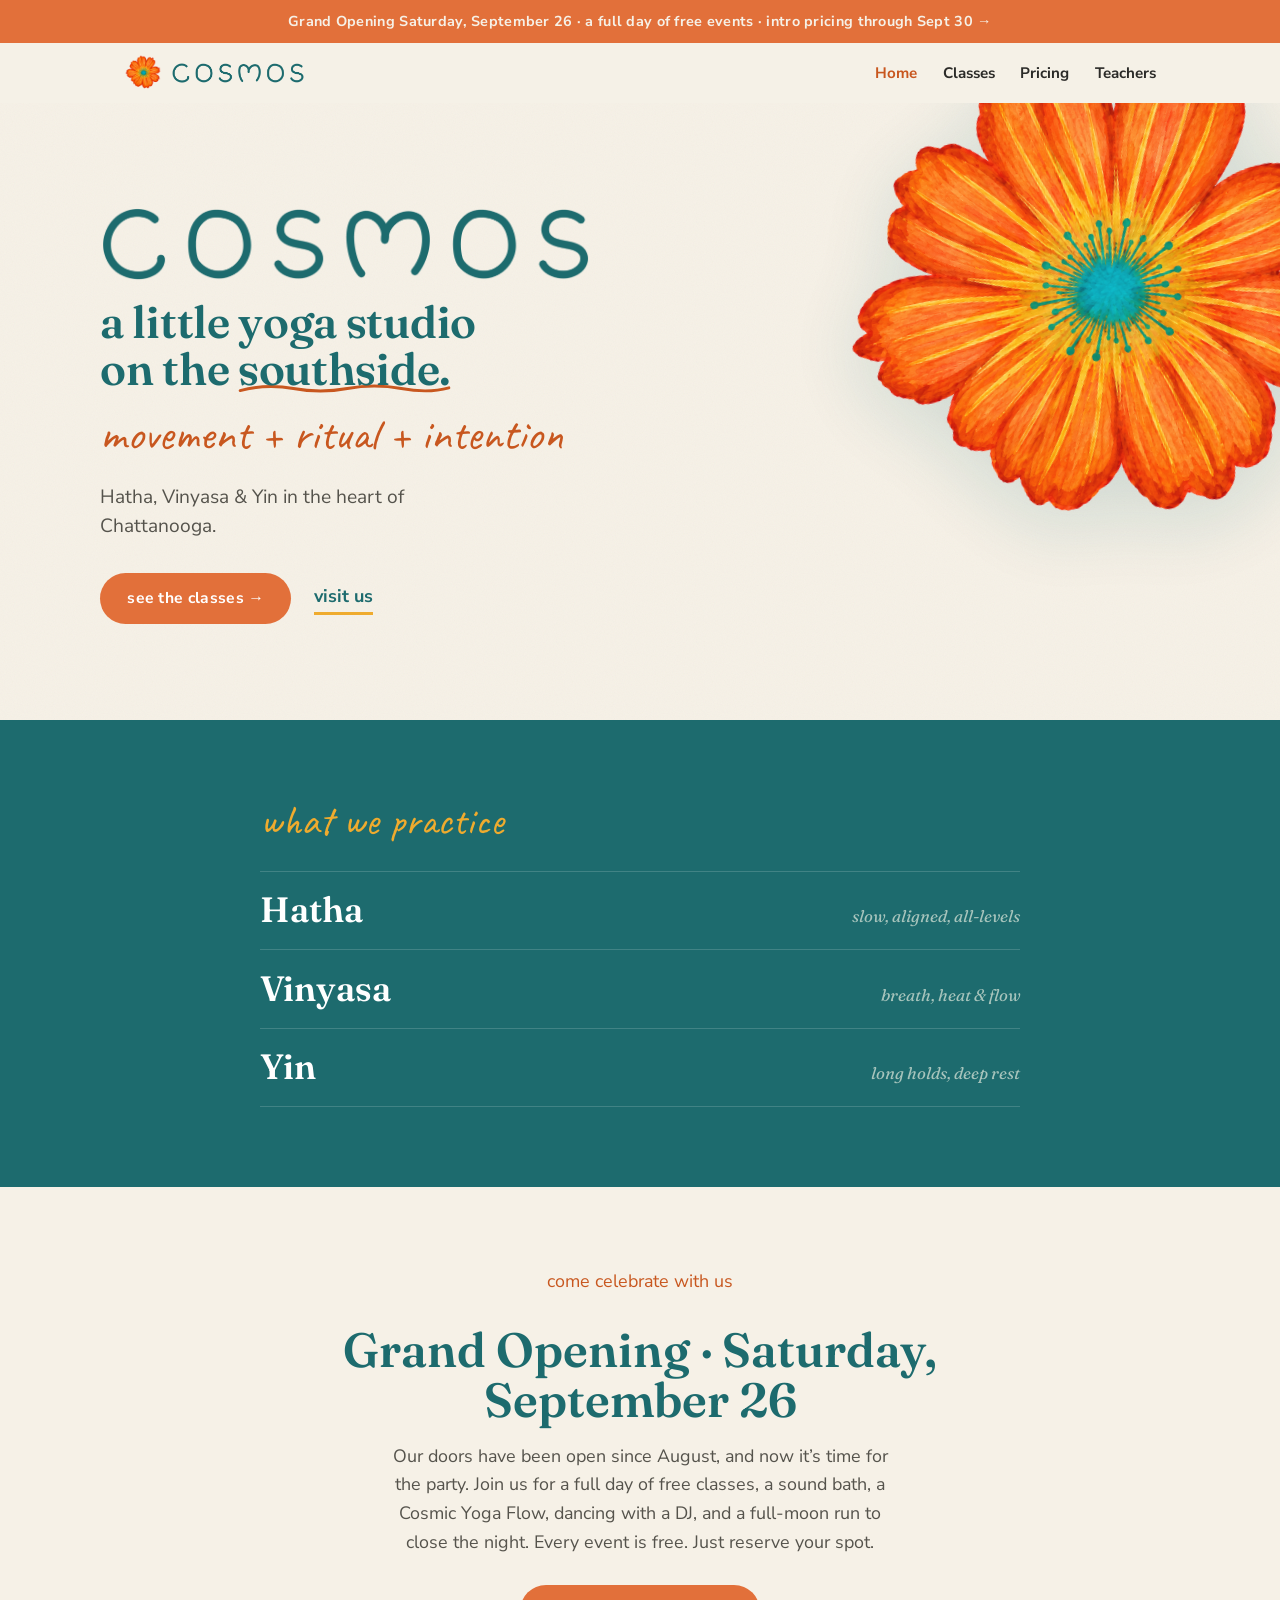
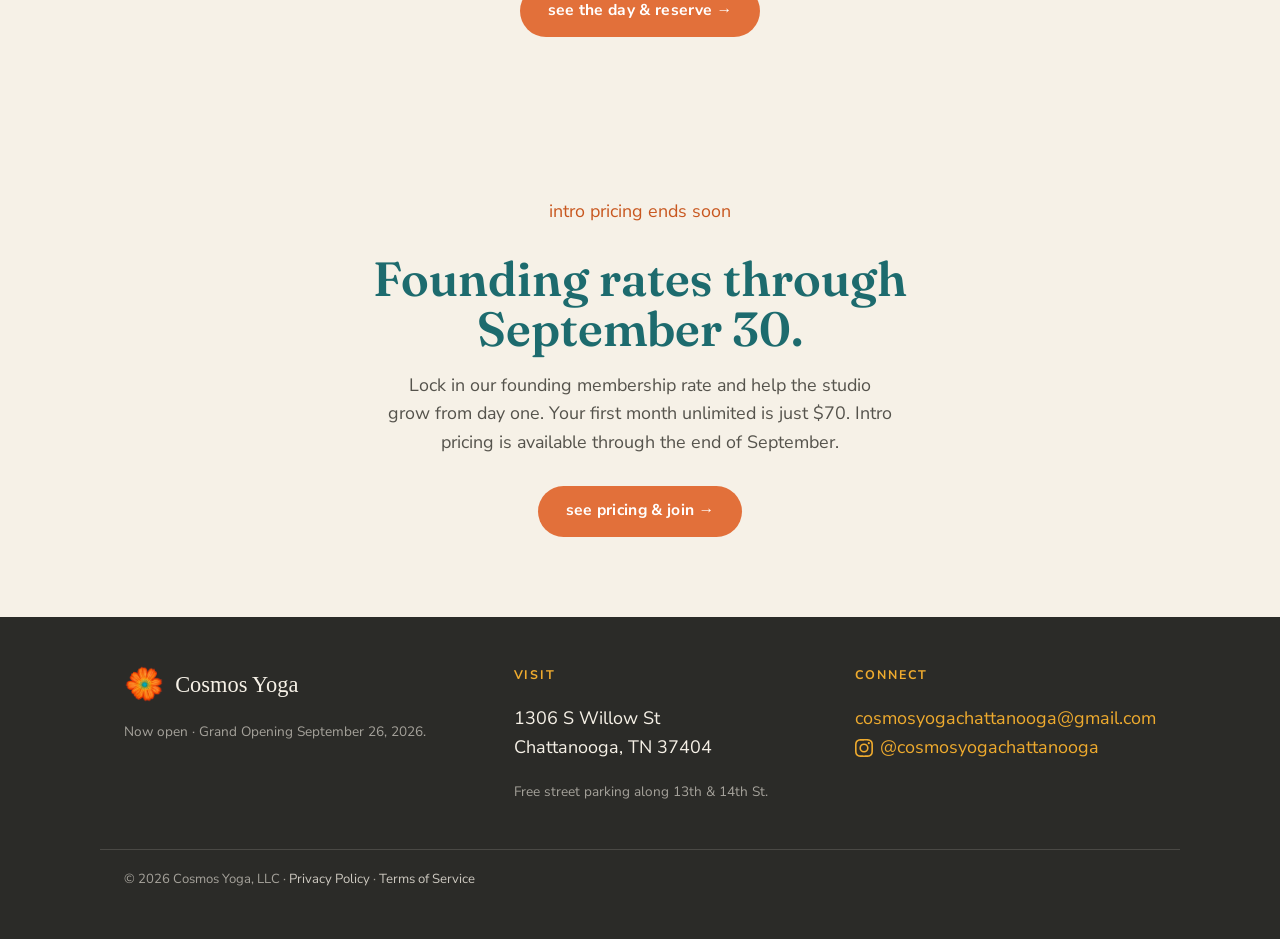
==== index.html @ 22d9e4af "Add Privacy Policy and Terms of Service pages, footer legal line Plain-English privacy policy (Mindb" ====
<!DOCTYPE html>
<html lang="en">
<head>
<meta charset="utf-8">
<meta name="viewport" content="width=device-width, initial-scale=1">
<title>Cosmos Yoga | Chattanooga</title>
<meta name="description" content="Cosmos Yoga, a Hatha, Vinyasa & Yin studio in Chattanooga, TN. Movement + Ritual + Intention. Now open on the Southside. Grand Opening September 26, 2026.">
<link rel="canonical" href="https://cosmosyogachattanooga.com/">
<meta name="theme-color" content="#1d6b6e">
<link rel="icon" type="image/png" href="assets/favicon.png?v=4">
<link rel="apple-touch-icon" href="assets/favicon.png?v=4">
<!-- Open Graph / social -->
<meta property="og:type" content="website">
<meta property="og:site_name" content="Cosmos Yoga">
<meta property="og:title" content="Cosmos Yoga | Yoga Studio in Chattanooga, TN">
<meta property="og:description" content="A Hatha, Vinyasa & Yin studio. Movement + Ritual + Intention. Now open. Grand Opening September 26, 2026.">
<meta property="og:url" content="https://cosmosyogachattanooga.com/">
<meta property="og:image" content="https://cosmosyogachattanooga.com/assets/og-image.png">
<meta property="og:image:width" content="1200">
<meta property="og:image:height" content="630">
<meta property="og:image:alt" content="Cosmos Yoga · Movement + Ritual + Intention, Chattanooga, Tennessee">
<meta name="twitter:card" content="summary_large_image">
<meta name="twitter:title" content="Cosmos Yoga | Yoga Studio in Chattanooga, TN">
<meta name="twitter:description" content="A Hatha, Vinyasa & Yin studio. Now open. Grand Opening September 26, 2026.">
<meta name="twitter:image" content="https://cosmosyogachattanooga.com/assets/og-image.png">
<!-- Local business structured data -->
<script type="application/ld+json">
{
  "@context": "https://schema.org",
  "@type": ["LocalBusiness", "HealthClub"],
  "name": "Cosmos Yoga",
  "description": "A Hatha, Vinyasa & Yin yoga studio in Chattanooga, TN.",
  "slogan": "Movement + Ritual + Intention",
  "url": "https://cosmosyogachattanooga.com/",
  "logo": "https://cosmosyogachattanooga.com/assets/favicon.png",
  "image": "https://cosmosyogachattanooga.com/assets/og-image.png",
  "priceRange": "$$",
  "address": {
    "@type": "PostalAddress",
    "streetAddress": "1306 S Willow St",
    "addressLocality": "Chattanooga",
    "addressRegion": "TN",
    "postalCode": "37404",
    "addressCountry": "US"
  },
  "sameAs": ["https://instagram.com/cosmosyogachattanooga"]
}
</script>
<link rel="preconnect" href="https://fonts.googleapis.com">
<link rel="preconnect" href="https://fonts.gstatic.com" crossorigin>
<link href="https://fonts.googleapis.com/css2?family=Fraunces:ital,opsz,wght@0,9..144,500;0,9..144,600;1,9..144,500&family=Caveat:wght@600;700&family=Nunito+Sans:wght@400;600;700&display=swap" rel="stylesheet">
<link rel="stylesheet" href="assets/style.css">
<!-- Meta Pixel Code -->
<script>
!function(f,b,e,v,n,t,s)
{if(f.fbq)return;n=f.fbq=function(){n.callMethod?
n.callMethod.apply(n,arguments):n.queue.push(arguments)};
if(!f._fbq)f._fbq=n;n.push=n;n.loaded=!0;n.version='2.0';
n.queue=[];t=b.createElement(e);t.async=!0;
t.src=v;s=b.getElementsByTagName(e)[0];
s.parentNode.insertBefore(t,s)}(window, document,'script',
'https://connect.facebook.net/en_US/fbevents.js');
fbq('init', '1400458978895224');
fbq('track', 'PageView');
</script>
<noscript><img height="1" width="1" style="display:none"
src="https://www.facebook.com/tr?id=1400458978895224&ev=PageView&noscript=1"
/></noscript>
<!-- End Meta Pixel Code -->
</head>
<body class="home-zine">

<a class="soft-banner" href="classes.html#grand-opening">Grand Opening Saturday, September 26 &middot; a full day of free events &middot; intro pricing through Sept 30 &rarr;</a>

<header class="site-header">
  <nav class="nav">
    <a class="brand" href="index.html"><img src="assets/logo-mark.png?v=4" alt="Cosmos Yoga"><span class="cosmos-wordmark brand-wordmark" aria-hidden="true"></span></a>
    <div class="nav-links">
      <a href="index.html" class="active">Home</a>
      <a href="classes.html">Classes</a>
      <a href="pricing.html">Pricing</a>
      <a href="teachers.html">Teachers</a>
    </div>
  </nav>
</header>

<section class="zine-hero">
  <img class="zine-bloom" src="assets/logo.png?v=4" alt="">
  <div class="zine-hero-inner">
    <h1 class="cosmos-wordmark hero-wordmark"><span class="visually-hidden">Cosmos Yoga</span></h1>
    <p class="zine-subhead">a little yoga studio on the <span class="ul">Southside.</span></p>
    <p class="zine-script">movement + ritual + intention</p>
    <p class="zine-lead">Hatha, Vinyasa &amp; Yin in the heart of Chattanooga.</p>
    <div class="zine-cta">
      <a class="btn" href="classes.html">see the classes &rarr;</a>
      <a class="link-underline" href="#visit">visit us</a>
    </div>
  </div>
</section>

<section class="zine-practice">
  <div class="inner">
    <p class="zine-kicker">what we practice</p>
    <div class="zine-row"><h3>Hatha</h3><span>slow, aligned, all-levels</span></div>
    <div class="zine-row"><h3>Vinyasa</h3><span>breath, heat &amp; flow</span></div>
    <div class="zine-row"><h3>Yin</h3><span>long holds, deep rest</span></div>
  </div>
</section>

<section class="zine-invite">
  <div class="inner">
    <p class="zine-kicker">come celebrate with us</p>
    <h2>Grand Opening &middot; Saturday, September 26</h2>
    <p>Our doors have been open since August, and now it&rsquo;s time for the party. Join us for a full
      day of free classes, a sound bath, a Cosmic Yoga Flow, dancing with a DJ, and a full-moon run to
      close the night. Every event is free. Just reserve your spot.</p>
    <a class="btn" href="classes.html#grand-opening">see the day &amp; reserve &rarr;</a>
  </div>
</section>

<section class="zine-invite alt">
  <div class="inner">
    <p class="zine-kicker">intro pricing ends soon</p>
    <h2>Founding rates through September 30.</h2>
    <p>Lock in our founding membership rate and help the studio grow from day one. Your first month
      unlimited is just $70. Intro pricing is available through the end of September.</p>
    <a class="btn" href="pricing.html">see pricing &amp; join &rarr;</a>
  </div>
</section>

<footer class="site-footer" id="visit">
  <div class="wrap">
    <div>
      <div class="foot-brand"><img src="assets/logo-mark.png?v=4" alt=""> Cosmos Yoga</div>
      <p class="muted mt-1">Now open &middot; Grand Opening September 26, 2026.</p>
    </div>
    <div>
      <h4>Visit</h4>
      <p>1306 S Willow St<br>Chattanooga, TN 37404</p>
      <p class="muted">Free street parking along 13th &amp; 14th St.</p>
    </div>
    <div>
      <h4>Connect</h4>
      <p><a href="mailto:cosmosyogachattanooga@gmail.com">cosmosyogachattanooga@gmail.com</a><br>
      <a class="ig-link" href="https://instagram.com/cosmosyogachattanooga"><svg class="ig-icon" viewBox="0 0 24 24" aria-hidden="true"><path d="M12 2.16c3.2 0 3.58.01 4.85.07 1.17.05 1.8.25 2.23.42.56.22.96.48 1.38.9.42.42.68.82.9 1.38.16.43.36 1.06.41 2.23.06 1.27.07 1.65.07 4.85s-.01 3.58-.07 4.85c-.05 1.17-.25 1.8-.41 2.23-.22.56-.48.96-.9 1.38-.42.42-.82.68-1.38.9-.43.16-1.06.36-2.23.41-1.27.06-1.65.07-4.85.07s-3.58-.01-4.85-.07c-1.17-.05-1.8-.25-2.23-.41-.56-.22-.96-.48-1.38-.9-.42-.42-.68-.82-.9-1.38-.16-.43-.36-1.06-.41-2.23-.06-1.27-.07-1.65-.07-4.85s.01-3.58.07-4.85c.05-1.17.25-1.8.41-2.23.22-.56.48-.96.9-1.38.42-.42.82-.68 1.38-.9.43-.16 1.06-.36 2.23-.41 1.27-.06 1.65-.07 4.85-.07M12 0C8.74 0 8.33.01 7.05.07 5.78.13 4.9.33 4.14.63c-.79.31-1.46.72-2.13 1.38C1.35 2.68.94 3.35.63 4.14.33 4.9.13 5.78.07 7.05.01 8.33 0 8.74 0 12s.01 3.67.07 4.95c.06 1.27.26 2.15.56 2.91.31.79.72 1.46 1.38 2.13.67.66 1.34 1.07 2.13 1.38.76.3 1.64.5 2.91.56C8.33 23.99 8.74 24 12 24s3.67-.01 4.95-.07c1.27-.06 2.15-.26 2.91-.56.79-.31 1.46-.72 2.13-1.38.66-.67 1.07-1.34 1.38-2.13.3-.76.5-1.64.56-2.91.06-1.28.07-1.69.07-4.95s-.01-3.67-.07-4.95c-.06-1.27-.26-2.15-.56-2.91-.31-.79-.72-1.46-1.38-2.13-.67-.66-1.34-1.07-2.13-1.38-.76-.3-1.64-.5-2.91-.56C15.67.01 15.26 0 12 0z"/><path d="M12 5.84A6.16 6.16 0 1018.16 12 6.16 6.16 0 0012 5.84zM12 16a4 4 0 114-4 4 4 0 01-4 4z"/><circle cx="18.41" cy="5.59" r="1.44"/></svg>@cosmosyogachattanooga</a></p>
    </div>
  </div>
  <div class="wrap foot-legal">
    <p>&copy; 2026 Cosmos Yoga, LLC &middot; <a href="privacy.html">Privacy Policy</a> &middot; <a href="terms.html">Terms of Service</a></p>
  </div>
</footer>

</body>
</html>
---- assets/style.css ----
/* ===== Cosmos Yoga — site styles ===== */
:root {
  --teal-deep: #1d6b6e;
  --teal-mid:  #2f8a8c;
  --teal-soft: #a7c4bc;
  --terra:     #e2703a;
  --terra-dk:  #c8571f;
  --saffron:   #efab2e;
  --cream:     #f6f1e7;
  --cream-dk:  #ece3d2;
  --ink:       #2b2b28;
  --ink-soft:  #55534c;
  --serif: "Cormorant Garamond", Georgia, "Times New Roman", serif;
  --serif-zine: "Fraunces", Georgia, "Times New Roman", serif;
  --sans: "Nunito Sans", -apple-system, BlinkMacSystemFont, "Segoe UI", sans-serif;
  --script: "Caveat", "Bradley Hand", cursive;
  --maxw: 1080px;
}

* { box-sizing: border-box; }
html { scroll-behavior: smooth; }
body {
  margin: 0;
  font-family: var(--sans);
  color: var(--ink);
  background: var(--cream);
  line-height: 1.65;
  font-size: 18px;
  -webkit-font-smoothing: antialiased;
}
img { max-width: 100%; display: block; }
a { color: var(--terra-dk); text-decoration: none; }
a:hover { text-decoration: underline; }

h1, h2, h3 { font-family: var(--serif); font-weight: 600; line-height: 1.12; color: var(--ink); margin: 0 0 .4em; }
h1 { font-size: clamp(2.6rem, 6vw, 4.4rem); letter-spacing: .5px; }
h2 { font-size: clamp(1.9rem, 4vw, 2.8rem); }
h3 { font-size: 1.5rem; }
.eyebrow {
  font-family: var(--sans);
  text-transform: uppercase;
  letter-spacing: .32em;
  font-size: .74rem;
  font-weight: 700;
  color: var(--terra);
  margin: 0 0 1rem;
}
.wrap { max-width: var(--maxw); margin: 0 auto; padding: 0 1.5rem; }
.center { text-align: center; }
.lead { font-size: 1.25rem; color: var(--ink-soft); }

/* ===== Header ===== */
.site-header {
  position: sticky; top: 0; z-index: 50;
  background: rgba(246,241,231,.92);
  backdrop-filter: blur(8px);
  border-bottom: 1px solid var(--cream-dk);
}
.nav {
  display: flex; align-items: center; justify-content: space-between;
  max-width: var(--maxw); margin: 0 auto; padding: .7rem 1.5rem;
}
.brand { display: flex; align-items: center; gap: .6rem; font-family: var(--serif); font-size: 1.5rem; font-weight: 600; color: var(--ink); }
.brand:hover { text-decoration: none; }
.brand img { width: 38px; height: 38px; }
.brand .tag { letter-spacing: .28em; text-transform: uppercase; font-size: 1.05rem; }
.nav-links { display: flex; align-items: center; gap: 1.6rem; }
.nav-links a { color: var(--ink); font-weight: 600; font-size: .98rem; }
.nav-links a:hover { color: var(--terra-dk); text-decoration: none; }
.nav-links a.active { color: var(--terra-dk); }
/* Mindbody login/register widget as a nav button */
.nav-links healcode-widget { display: inline-flex; align-items: center; }
.nav-links healcode-widget a, .nav-links a.loginRegister {
  display: inline-block; background: var(--terra); color: #fff !important;
  padding: .5rem 1.15rem; border-radius: 999px; font-weight: 700; font-size: .92rem;
  letter-spacing: .01em; transition: background .2s, transform .2s; white-space: nowrap;
}
.nav-links healcode-widget a:hover, .nav-links a.loginRegister:hover {
  background: var(--terra-dk); text-decoration: none; transform: translateY(-1px);
}

/* ===== Buttons ===== */
.btn {
  display: inline-block; background: var(--terra); color: #fff;
  padding: .8rem 1.7rem; border-radius: 999px; font-weight: 700;
  font-size: .98rem; letter-spacing: .02em; transition: background .2s, transform .2s;
}
.btn:hover { background: var(--terra-dk); text-decoration: none; transform: translateY(-1px); }
.btn-ghost { background: transparent; color: var(--cream); border: 1.5px solid rgba(255,255,255,.6); }
.btn-ghost:hover { background: rgba(255,255,255,.12); color: #fff; }

/* ===== Hero ===== */
.hero {
  background: radial-gradient(120% 120% at 50% 0%, #b8e0d8 0%, #a1d5cb 72%);
  color: var(--ink); text-align: center; padding: 4.5rem 1.5rem 5rem;
}
.hero img.logo { width: min(230px, 55vw); margin: 0 auto 1.8rem; filter: drop-shadow(0 12px 30px rgba(29,107,110,.28)); }
.hero h1 { color: var(--teal-deep); }
.hero .tagline { font-family: var(--serif); font-style: italic; font-size: clamp(1.3rem,3vw,1.8rem); color: var(--terra-dk); margin: .3rem 0 1.4rem; }
.hero p.lead { color: var(--ink-soft); max-width: 640px; margin: 0 auto 2rem; }
.hero .cta-row { display: flex; gap: 1rem; justify-content: center; flex-wrap: wrap; }
.hero .eyebrow { color: var(--terra-dk); }
.hero .btn-ghost { color: var(--teal-deep); border-color: rgba(29,107,110,.5); }
.hero .btn-ghost:hover { background: rgba(29,107,110,.1); color: var(--teal-deep); }

/* ===== Sections ===== */
section.band { padding: 4.5rem 0; }
section.band.alt { background: var(--cream-dk); }
section.band.teal { background: var(--teal-deep); color: var(--cream); }
section.band.teal h2, section.band.teal h3 { color: #fff; }
section.band.teal .eyebrow { color: var(--saffron); }
.narrow { max-width: 720px; margin: 0 auto; }

/* ===== Cards ===== */
.grid { display: grid; gap: 1.6rem; }
.grid-3 { grid-template-columns: repeat(3, 1fr); }
.grid-2 { grid-template-columns: repeat(2, 1fr); }
.card {
  background: var(--cream); border: 1px solid var(--cream-dk); border-radius: 16px;
  padding: 2rem; box-shadow: 0 2px 14px rgba(29,107,110,.06);
}
.card h3 { color: var(--teal-deep); }
.card .pill { display: inline-block; font-size: .72rem; letter-spacing: .18em; text-transform: uppercase; font-weight: 700; color: var(--terra); margin-bottom: .6rem; }
section.teal .card { background: rgba(255,255,255,.06); border-color: rgba(255,255,255,.14); color: var(--cream); }
section.teal .card h3 { color: #fff; }

/* ===== Teacher ===== */
.teacher { display: grid; grid-template-columns: 130px 1fr; gap: 1.6rem; align-items: start; }
.avatar {
  width: 130px; height: 130px; border-radius: 50%; background: var(--teal-soft);
  display: grid; place-items: center; font-family: var(--serif); font-size: 2.6rem; color: var(--teal-deep);
  border: 3px solid var(--saffron); overflow: hidden;
}
.teacher .role { color: var(--terra-dk); font-weight: 700; text-transform: uppercase; letter-spacing: .12em; font-size: .8rem; margin: .1rem 0 .7rem; }

/* ===== Schedule table ===== */
.table-wrap { overflow-x: auto; border-radius: 14px; border: 1px solid var(--cream-dk); }
table.sched { width: 100%; border-collapse: collapse; background: var(--cream); min-width: 520px; }
table.sched th, table.sched td { padding: .8rem 1rem; text-align: left; border-bottom: 1px solid var(--cream-dk); }
table.sched th { background: var(--teal-deep); color: #fff; font-family: var(--sans); font-weight: 700; letter-spacing: .04em; font-size: .9rem; }
table.sched td:first-child { font-weight: 700; color: var(--teal-deep); white-space: nowrap; }

/* ===== Pricing ===== */
.price-grid { display: grid; grid-template-columns: repeat(2,1fr); gap: 1.4rem; }
.price {
  background: var(--cream); border: 1px solid var(--cream-dk); border-radius: 16px; padding: 1.8rem;
}
.price.feature { border: 2px solid var(--terra); box-shadow: 0 6px 24px rgba(226,112,58,.14); position: relative; }
.price.feature::after { content: "Founding rate"; position: absolute; top: -.8rem; right: 1.2rem; background: var(--terra); color: #fff; font-size: .7rem; font-weight: 700; letter-spacing: .12em; text-transform: uppercase; padding: .25rem .7rem; border-radius: 999px; }
.price .amt { font-family: var(--serif); font-size: 2.4rem; color: var(--teal-deep); font-weight: 600; }
.price .amt small { font-size: 1rem; color: var(--ink-soft); font-family: var(--sans); }
.price h3 { margin-bottom: .3rem; }
.price ul { margin: .6rem 0 0; padding-left: 1.1rem; color: var(--ink-soft); font-size: .95rem; }

/* ===== Note / callout ===== */
.note { background: rgba(239,171,46,.12); border-left: 4px solid var(--saffron); padding: .9rem 1.2rem; border-radius: 8px; font-size: .95rem; color: var(--ink-soft); }

/* ===== Footer ===== */
.site-footer { background: var(--ink); color: var(--cream); padding: 3rem 1.5rem; }
.site-footer .wrap { display: flex; flex-wrap: wrap; gap: 2rem; justify-content: space-between; align-items: flex-start; }
.site-footer a { color: var(--saffron); }
.site-footer .foot-brand { display: flex; align-items: center; gap: .7rem; font-family: var(--serif); font-size: 1.4rem; }
.site-footer .foot-brand img { width: 40px; }
.site-footer h4 { font-family: var(--sans); text-transform: uppercase; letter-spacing: .16em; font-size: .78rem; color: var(--saffron); margin: 0 0 .6rem; }
.site-footer .muted { color: rgba(246,241,231,.6); font-size: .85rem; }

/* ===== Utility ===== */
.mt-2 { margin-top: 2rem; } .mt-1 { margin-top: 1rem; }
.section-head { max-width: 640px; margin: 0 auto 2.6rem; text-align: center; }

/* ===== Responsive ===== */
@media (max-width: 820px) {
  .grid-3 { grid-template-columns: 1fr; }
  .grid-2, .price-grid { grid-template-columns: 1fr; }
  .nav-links { gap: 1rem; }
  .brand .tag { display: none; }
}
@media (max-width: 560px) {
  body { font-size: 17px; }
  .teacher { grid-template-columns: 1fr; }
  .avatar { margin: 0 auto; }
  .teacher .center-sm { text-align: center; }
  .nav-links a { font-size: .9rem; }
}

/* ============================================================
   ZINE HOMEPAGE  (scoped to body.home-zine — does not affect other pages)
   ============================================================ */
body.home-zine { background: var(--cream); position: relative; }
/* subtle paper grain */
body.home-zine::before {
  content: ""; position: fixed; inset: 0; pointer-events: none; z-index: 0; opacity: .045;
  background-image: url("data:image/svg+xml,%3Csvg xmlns='http://www.w3.org/2000/svg' width='140' height='140'%3E%3Cfilter id='n'%3E%3CfeTurbulence type='fractalNoise' baseFrequency='0.9' numOctaves='2'/%3E%3C/filter%3E%3Crect width='100%25' height='100%25' filter='url(%23n)'/%3E%3C/svg%3E");
}
body.home-zine > * { position: relative; z-index: 1; }

/* header — understated, no pill */
.home-zine .site-header { background: rgba(246,241,231,.9); border-bottom: none; }
.home-zine .brand .tag { font-size: 1rem; letter-spacing: .34em; }
.home-zine .nav-links a { font-weight: 700; font-size: .95rem; }

/* hero */
.zine-hero { position: relative; overflow: hidden; padding: clamp(3rem,9vw,6.5rem) 1.5rem clamp(3.5rem,8vw,6rem); }
.zine-hero-inner { max-width: var(--maxw); margin: 0 auto; }
.zine-bloom {
  position: absolute; top: -14%; right: -8%; width: min(560px, 60vw);
  transform: rotate(-12deg); opacity: .95; pointer-events: none;
  filter: drop-shadow(0 18px 40px rgba(29,107,110,.18));
}
.zine-h1 {
  font-family: var(--serif-zine); font-weight: 600; color: var(--teal-deep);
  font-size: clamp(2.6rem, 7.5vw, 5rem); line-height: 1.02; letter-spacing: -.5px;
  max-width: 12ch; margin: 0 0 1.1rem; text-transform: lowercase;
}
.zine-h1 .ul {
  background-image: url("data:image/svg+xml,%3Csvg xmlns='http://www.w3.org/2000/svg' viewBox='0 0 300 20'%3E%3Cpath d='M3,13 Q40,3 78,10 T154,10 T230,10 T297,9' fill='none' stroke='%23c8571f' stroke-width='4' stroke-linecap='round'/%3E%3C/svg%3E");
  background-repeat: no-repeat; background-position: left 90%; background-size: 100% .38em; padding-bottom: .12em;
}
.zine-script { font-family: var(--script); font-size: clamp(1.9rem,4.2vw,2.9rem); color: var(--terra-dk); line-height: 1; margin: 0 0 1.6rem; }
.zine-lead { font-family: var(--sans); font-size: 1.2rem; color: var(--ink-soft); max-width: 30ch; margin: 0 0 2rem; line-height: 1.5; }
.zine-cta { display: flex; align-items: center; gap: 1.4rem; flex-wrap: wrap; }
.link-underline { font-weight: 700; color: var(--teal-deep); padding-bottom: 3px; background: linear-gradient(var(--saffron),var(--saffron)) left bottom/100% 3px no-repeat; }
.link-underline:hover { text-decoration: none; background-size: 100% 6px; }

/* practice band */
.zine-practice { background: var(--teal-deep); color: var(--cream); padding: clamp(3rem,7vw,5rem) 1.5rem; }
.zine-practice .inner { max-width: 760px; margin: 0 auto; }
.zine-kicker { font-family: var(--script); color: var(--saffron); font-size: clamp(1.9rem,4vw,2.6rem); line-height: 1; margin: 0 0 1.8rem; }
.zine-row { display: flex; align-items: baseline; justify-content: space-between; gap: 1rem; padding: 1.15rem 0; border-top: 1px solid rgba(255,255,255,.16); }
.zine-row:last-child { border-bottom: 1px solid rgba(255,255,255,.16); }
.zine-row h3 { font-family: var(--serif-zine); font-weight: 600; color: #fff; font-size: clamp(1.6rem,3.4vw,2.2rem); margin: 0; }
.zine-row span { font-family: var(--serif-zine); font-style: italic; color: var(--teal-soft); font-size: 1.05rem; text-align: right; }

/* invite band */
.zine-invite { padding: clamp(3rem,7vw,5rem) 1.5rem; }
.zine-invite .inner { max-width: 620px; margin: 0 auto; text-align: center; }
.zine-invite .zine-kicker { color: var(--terra-dk); }
.zine-invite h2 { font-family: var(--serif-zine); font-weight: 600; color: var(--teal-deep); font-size: clamp(2rem,5vw,3rem); margin: 0 0 1rem; line-height: 1.05; }
.zine-invite p { font-family: var(--sans); color: var(--ink-soft); font-size: 1.12rem; line-height: 1.6; margin: 0 auto 1.8rem; max-width: 46ch; }

@media (max-width: 640px) {
  .zine-bloom { top: -6%; right: -22%; width: 68vw; opacity: .5; }
  .zine-h1, .zine-script, .zine-lead { position: relative; }
  .zine-row { flex-direction: column; gap: .1rem; }
  .zine-row span { text-align: left; }
}

/* ===== Pricing buy buttons (Mindbody pricing/contract widgets) ===== */
.price .buy { margin-top: 1.1rem; display: flex; flex-wrap: wrap; gap: .6rem; }
.price .buy a, .price .pack-row a {
  display: inline-block; background: var(--terra); color: #fff !important;
  padding: .5rem 1.25rem; border-radius: 999px; font-weight: 700; font-size: .9rem;
  text-decoration: none; transition: background .2s, transform .2s; white-space: nowrap;
}
.price .buy a:hover, .price .pack-row a:hover { background: var(--terra-dk); transform: translateY(-1px); text-decoration: none; }
.price .pack-row { display: flex; align-items: center; justify-content: space-between; gap: 1rem; padding: .75rem 0; border-bottom: 1px solid var(--cream-dk); font-size: .98rem; }
.price .pack-row:last-of-type { border-bottom: none; }
.price .pack-row span small { color: var(--ink-soft); }
.price .pack-row healcode-widget { display: inline-flex; flex: none; }
.price .buy healcode-widget { display: inline-flex; }

/* Pricing scarcity / limited highlight */
.price .limited { display: inline-block; margin: .1rem 0 .5rem; font-size: .82rem; font-weight: 700; color: var(--terra-dk); background: rgba(239,171,46,.18); padding: .28rem .65rem; border-radius: 6px; letter-spacing: .01em; }

/* Instagram icon in footer */
.ig-link { display: inline-flex; align-items: center; gap: .4em; }
.ig-icon { width: 1em; height: 1em; fill: currentColor; flex: none; }

/* Soft-opening announcement banner (home) */
.soft-banner { display: block; background: var(--terra); color: var(--cream); text-align: center; padding: .6rem 1rem; font-weight: 700; font-size: .9rem; letter-spacing: .02em; text-decoration: none; }
.soft-banner:hover { background: var(--terra-dk); color: #fff; text-decoration: none; }

/* ===== COSMOS wordmark (Sarah's lettering, masked & recolorable) ===== */
.visually-hidden { position:absolute; width:1px; height:1px; padding:0; margin:-1px; overflow:hidden; clip:rect(0 0 0 0); white-space:nowrap; border:0; }
.cosmos-wordmark {
  display:inline-block; aspect-ratio:2016 / 305; background-color:currentColor;
  -webkit-mask-repeat:no-repeat; mask-repeat:no-repeat;
  -webkit-mask-position:center; mask-position:center;
  -webkit-mask-size:contain; mask-size:contain;
}
.brand-wordmark { height:20px; width:auto; flex:none; color:var(--teal-deep);
  -webkit-mask-image:url(cosmos-wordmark-bold.png?v=2); mask-image:url(cosmos-wordmark-bold.png?v=2); }
@media (max-width:820px){ .brand-wordmark { display:none; } }   /* mobile: flower only, matches old tag */
.hero-wordmark { display:block; width:min(490px,86vw); color:var(--teal-deep); margin:0 0 1.1rem; padding:0;
  -webkit-mask-image:url(cosmos-wordmark-bold.png?v=2); mask-image:url(cosmos-wordmark-bold.png?v=2); }
.zine-subhead {
  font-family:var(--serif-zine); font-weight:600; color:var(--teal-deep);
  font-size:clamp(1.6rem,4.2vw,2.8rem); line-height:1.04; letter-spacing:-.3px;
  max-width:14ch; margin:0 0 1.2rem; text-transform:lowercase;
}
.zine-subhead .ul {
  background-image:url("data:image/svg+xml,%3Csvg xmlns='http://www.w3.org/2000/svg' viewBox='0 0 300 20'%3E%3Cpath d='M3,13 Q40,3 78,10 T154,10 T230,10 T297,9' fill='none' stroke='%23c8571f' stroke-width='4' stroke-linecap='round'/%3E%3C/svg%3E");
  background-repeat:no-repeat; background-position:left 90%; background-size:100% .38em; padding-bottom:.12em;
}

/* Grand Opening feature (classes.html) — Celestial Night, ported from the print flyer */
.go-celestial { position: relative; overflow: hidden; color: var(--cream); padding: clamp(3rem,6vw,5rem) 0 clamp(3rem,6vw,4.5rem);
  background: radial-gradient(130% 90% at 50% 0%, #1d6b6e 0%, #104244 45%, #211710 100%); }
.go-stars { position: absolute; inset: 0; width: 100%; height: 100%; pointer-events: none; }
.go-celestial .wrap { position: relative; }
.go-head { text-align: center; }
.go-lockup { position: relative; width: 240px; height: 200px; margin: 0 auto; }
.go-halo { position: absolute; top: -8px; left: 50%; transform: translateX(-50%); width: 210px; height: 210px; }
.go-flower { position: absolute; top: 18px; left: 50%; transform: translateX(-50%); width: 96px; }
.go-wm { position: absolute; top: 118px; left: 50%; transform: translateX(-50%); width: 220px; }
.go-yoga { position: absolute; top: 152px; left: 50%; transform: translateX(-50%); width: 98px; }
.go-title { font-family: 'Poiret One', var(--serif); font-weight: 400; color: var(--cream); font-size: clamp(2.6rem,6vw,4rem); margin: .6rem 0 0; letter-spacing: .01em; }
.go-date { font-family: 'Fraunces', var(--serif); font-style: italic; color: #f2af46; font-size: clamp(1.2rem,2.6vw,1.6rem); margin: .2rem 0 0; }
.go-body { display: grid; grid-template-columns: 1.15fr 1fr; gap: 2.5rem; align-items: start; margin-top: 2.6rem; }
/* timeline: dotted gold spine down the centre, rows alternate sides */
.go-timeline { list-style: none; margin: 0; padding: .4rem 0; position: relative; }
.go-timeline::before { content: ""; position: absolute; left: 50%; top: .6rem; bottom: .6rem; border-left: 2px dashed rgba(242,175,70,.55); transform: translateX(-1px); }
.go-row { display: grid; grid-template-columns: 1fr 44px 1fr; align-items: center; min-height: 3.1rem; }
.go-node { grid-column: 2; display: flex; justify-content: center; align-items: center; }
.go-dot { width: 14px; height: 14px; border-radius: 50%; background: #f2af46; box-shadow: 0 0 0 4px rgba(242,175,70,.22); }
.go-moon { width: 44px; height: 44px; }
.go-txt { display: flex; flex-direction: column; line-height: 1.15; }
.go-row.l .go-txt { grid-column: 1; grid-row: 1; text-align: right; align-items: flex-end; padding-right: .4rem; }
.go-row.r .go-txt { grid-column: 3; grid-row: 1; text-align: left; align-items: flex-start; padding-left: .4rem; }
.go-txt .t { font-family: 'Fraunces', var(--serif); font-weight: 600; color: #f2af46; font-size: 1.05rem; }
.go-txt .n { font-weight: 700; color: var(--cream); font-size: 1.05rem; margin-top: .1rem; }
/* sign-up card, framed like the business card */
.go-signup { border: 1px solid rgba(242,175,70,.5); border-radius: 10px; padding: 1.6rem 1.7rem 1.5rem; background: rgba(16,66,68,.35); }
.go-free { font-family: 'Poiret One', var(--serif); font-size: 1.9rem; margin: 0; line-height: 1.1; color: var(--cream); }
.go-free span { color: #f2af46; -webkit-text-stroke: .8px #f2af46; font-size: 1.15em; }
.go-presub { font-family: 'Fraunces', var(--serif); font-style: italic; color: rgba(246,241,231,.9); margin: .1rem 0 1.2rem; }
.go-signup h3 { color: #f2af46; font-family: 'Fraunces', var(--serif); font-size: 1.2rem; margin: 0 0 .4rem; }
.go-steps { margin: .2rem 0 0; padding-left: 1.2rem; line-height: 1.55; color: var(--cream); }
.go-steps li { margin: .45rem 0; }
.go-steps a { color: #f2af46; text-decoration: underline; }
.go-cta { margin: 1.2rem 0 0; }
.go-cta .btn { color: #fff; }
@media (max-width: 820px) {
  .go-body { grid-template-columns: 1fr; gap: 2rem; }
  .go-timeline::before { left: 22px; transform: none; }
  .go-row { grid-template-columns: 44px 1fr; }
  .go-node { grid-column: 1; }
  .go-row.l .go-txt, .go-row.r .go-txt { grid-column: 2; text-align: left; align-items: flex-start; padding: 0 0 0 .6rem; }
}

/* ===== Footer legal line + legal pages ===== */
.site-footer .foot-legal { display: block; margin-top: 2rem; padding-top: 1.2rem; border-top: 1px solid rgba(246,241,231,.15); }
.site-footer .foot-legal p { margin: 0; font-size: .82rem; color: rgba(246,241,231,.6); }
.site-footer .foot-legal a { color: rgba(246,241,231,.8); }
.legal h2 { font-size: clamp(1.5rem, 3vw, 1.9rem); margin-top: 2.4rem; color: var(--teal-deep); }
.legal h3 { font-size: 1.15rem; margin-top: 1.6rem; }
.legal p, .legal li { font-size: 1.02rem; line-height: 1.7; }
.legal ul { padding-left: 1.3rem; } .legal li { margin: .5rem 0; }
.legal .muted { color: var(--ink-soft); font-size: .9rem; margin-top: -1rem; }
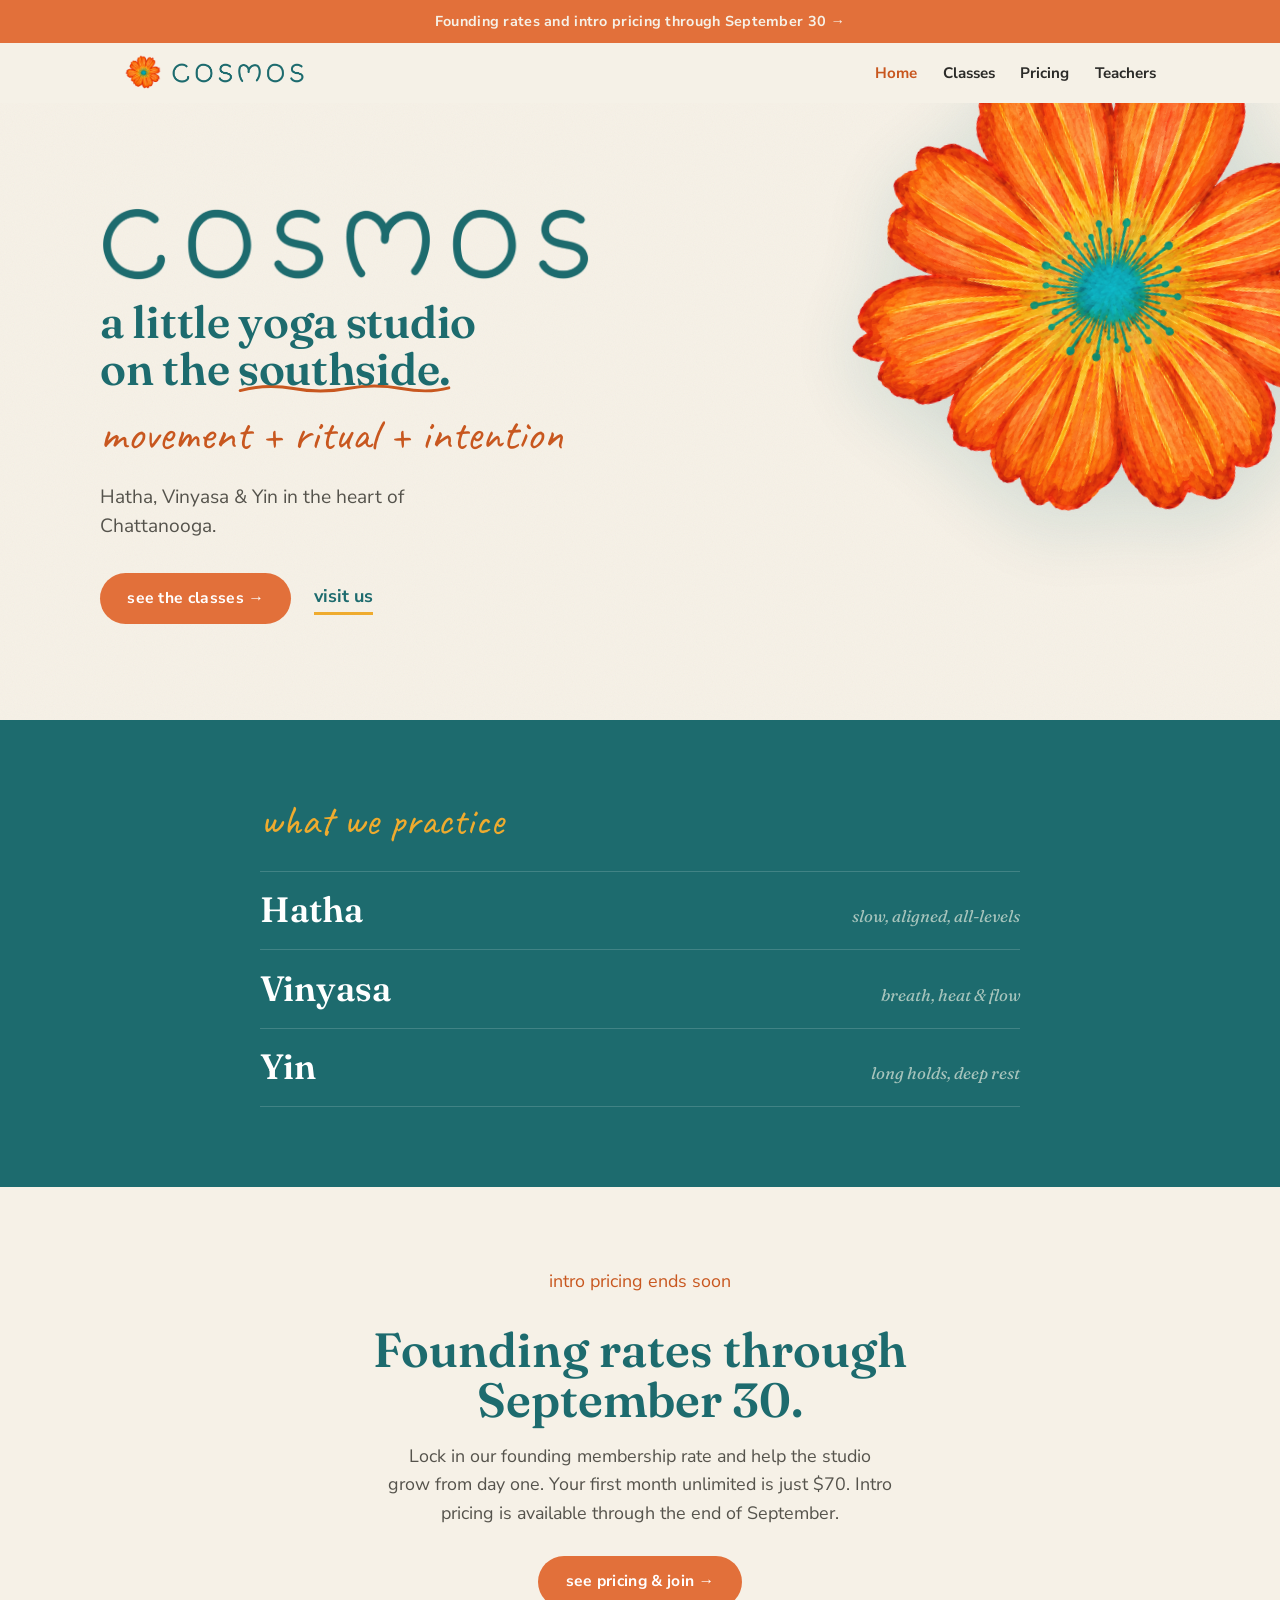
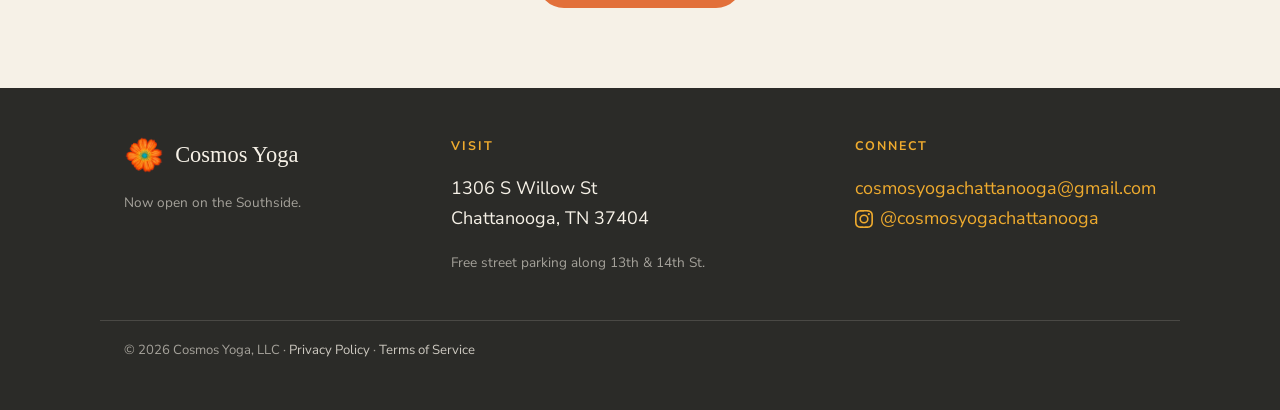
==== commit 5d8e5d5e: "Merge branch 'post-grand-opening' into standard-pricing" ====
--- a/index.html
+++ b/index.html
@@ -4,7 +4,7 @@
 <meta charset="utf-8">
 <meta name="viewport" content="width=device-width, initial-scale=1">
 <title>Cosmos Yoga | Chattanooga</title>
-<meta name="description" content="Cosmos Yoga, a Hatha, Vinyasa & Yin studio in Chattanooga, TN. Movement + Ritual + Intention. Now open on the Southside. Grand Opening September 26, 2026.">
+<meta name="description" content="Cosmos Yoga, a Hatha, Vinyasa & Yin studio in Chattanooga, TN. Movement + Ritual + Intention. Now open on the Southside.">
 <link rel="canonical" href="https://cosmosyogachattanooga.com/">
 <meta name="theme-color" content="#1d6b6e">
 <link rel="icon" type="image/png" href="assets/favicon.png?v=4">
@@ -13,7 +13,7 @@
 <meta property="og:type" content="website">
 <meta property="og:site_name" content="Cosmos Yoga">
 <meta property="og:title" content="Cosmos Yoga | Yoga Studio in Chattanooga, TN">
-<meta property="og:description" content="A Hatha, Vinyasa & Yin studio. Movement + Ritual + Intention. Now open. Grand Opening September 26, 2026.">
+<meta property="og:description" content="A Hatha, Vinyasa & Yin studio. Movement + Ritual + Intention. Now open on the Southside.">
 <meta property="og:url" content="https://cosmosyogachattanooga.com/">
 <meta property="og:image" content="https://cosmosyogachattanooga.com/assets/og-image.png">
 <meta property="og:image:width" content="1200">
@@ -21,7 +21,7 @@
 <meta property="og:image:alt" content="Cosmos Yoga · Movement + Ritual + Intention, Chattanooga, Tennessee">
 <meta name="twitter:card" content="summary_large_image">
 <meta name="twitter:title" content="Cosmos Yoga | Yoga Studio in Chattanooga, TN">
-<meta name="twitter:description" content="A Hatha, Vinyasa & Yin studio. Now open. Grand Opening September 26, 2026.">
+<meta name="twitter:description" content="A Hatha, Vinyasa & Yin studio. Now open on the Southside.">
 <meta name="twitter:image" content="https://cosmosyogachattanooga.com/assets/og-image.png">
 <!-- Local business structured data -->
 <script type="application/ld+json">
@@ -70,7 +70,7 @@
 </head>
 <body class="home-zine">
 
-<a class="soft-banner" href="classes.html#grand-opening">Grand Opening Saturday, September 26 &middot; a full day of free events &middot; intro pricing through Sept 30 &rarr;</a>
+<a class="soft-banner" href="pricing.html">Founding rates and intro pricing through September 30 &rarr;</a>
 
 <header class="site-header">
   <nav class="nav">
@@ -109,17 +109,6 @@
 
 <section class="zine-invite">
   <div class="inner">
-    <p class="zine-kicker">come celebrate with us</p>
-    <h2>Grand Opening &middot; Saturday, September 26</h2>
-    <p>Our doors have been open since August, and now it&rsquo;s time for the party. Join us for a full
-      day of free classes, a sound bath, a Cosmic Yoga Flow, dancing with a DJ, and a full-moon run to
-      close the night. Every event is free. Just reserve your spot.</p>
-    <a class="btn" href="classes.html#grand-opening">see the day &amp; reserve &rarr;</a>
-  </div>
-</section>
-
-<section class="zine-invite alt">
-  <div class="inner">
     <p class="zine-kicker">intro pricing ends soon</p>
     <h2>Founding rates through September 30.</h2>
     <p>Lock in our founding membership rate and help the studio grow from day one. Your first month
@@ -132,7 +121,7 @@
   <div class="wrap">
     <div>
       <div class="foot-brand"><img src="assets/logo-mark.png?v=4" alt=""> Cosmos Yoga</div>
-      <p class="muted mt-1">Now open &middot; Grand Opening September 26, 2026.</p>
+      <p class="muted mt-1">Now open on the Southside.</p>
     </div>
     <div>
       <h4>Visit</h4>
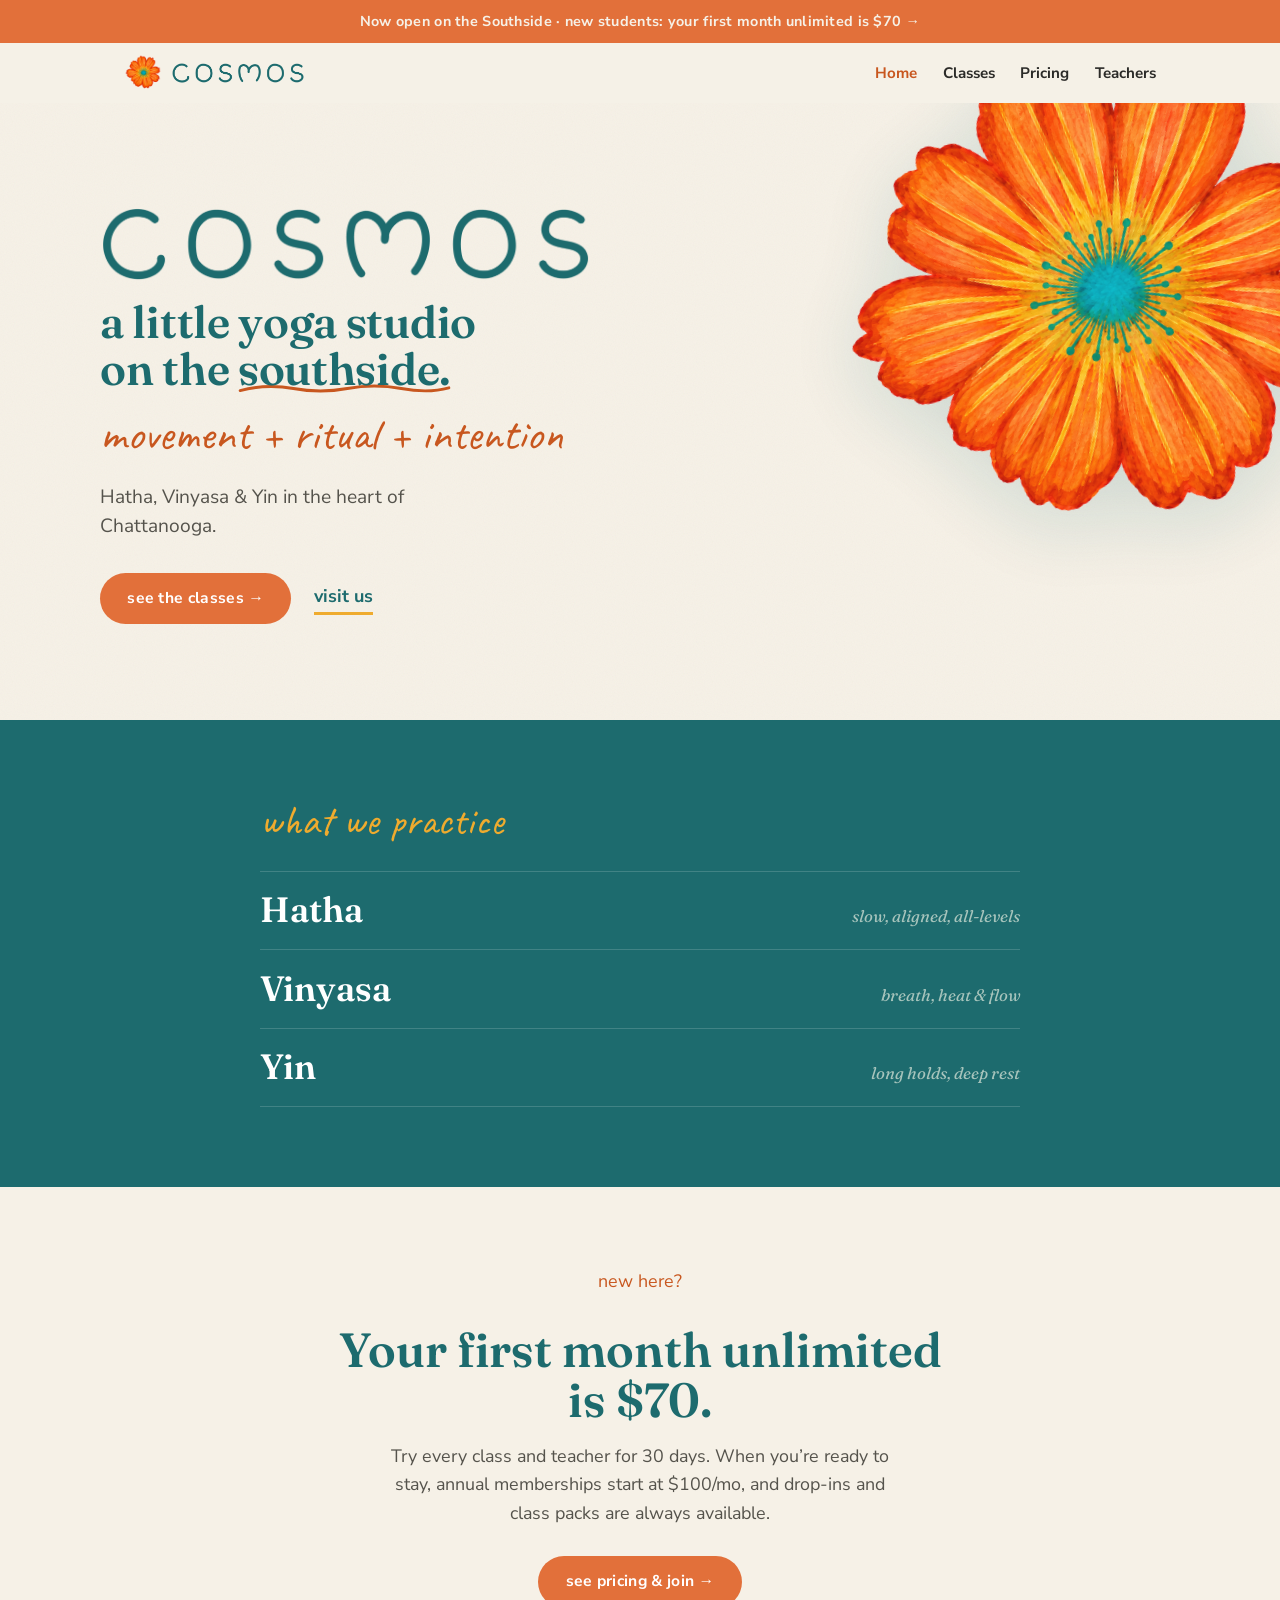
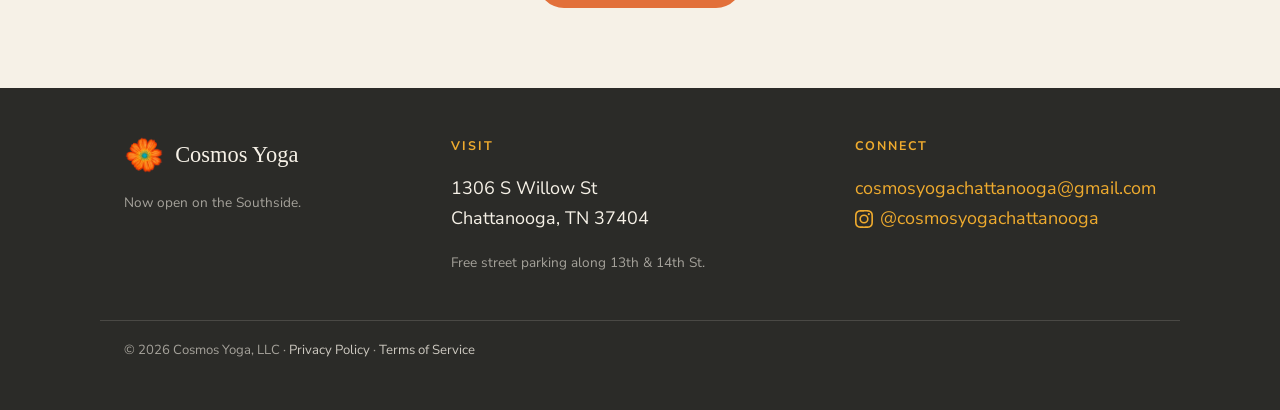
==== commit 81ae8458: "Standard pricing from Oct 1: annual $100/$190, packs $60/$120; retire founding-rate copy Co-Authored" ====
--- a/index.html
+++ b/index.html
@@ -70,7 +70,7 @@
 </head>
 <body class="home-zine">
 
-<a class="soft-banner" href="pricing.html">Founding rates and intro pricing through September 30 &rarr;</a>
+<a class="soft-banner" href="pricing.html">Now open on the Southside &middot; new students: your first month unlimited is $70 &rarr;</a>
 
 <header class="site-header">
   <nav class="nav">
@@ -109,10 +109,10 @@
 
 <section class="zine-invite">
   <div class="inner">
-    <p class="zine-kicker">intro pricing ends soon</p>
-    <h2>Founding rates through September 30.</h2>
-    <p>Lock in our founding membership rate and help the studio grow from day one. Your first month
-      unlimited is just $70. Intro pricing is available through the end of September.</p>
+    <p class="zine-kicker">new here?</p>
+    <h2>Your first month unlimited is $70.</h2>
+    <p>Try every class and teacher for 30 days. When you&rsquo;re ready to stay, annual memberships
+      start at $100/mo, and drop-ins and class packs are always available.</p>
     <a class="btn" href="pricing.html">see pricing &amp; join &rarr;</a>
   </div>
 </section>
--- a/assets/style.css
+++ b/assets/style.css
@@ -146,7 +146,7 @@
   background: var(--cream); border: 1px solid var(--cream-dk); border-radius: 16px; padding: 1.8rem;
 }
 .price.feature { border: 2px solid var(--terra); box-shadow: 0 6px 24px rgba(226,112,58,.14); position: relative; }
-.price.feature::after { content: "Founding rate"; position: absolute; top: -.8rem; right: 1.2rem; background: var(--terra); color: #fff; font-size: .7rem; font-weight: 700; letter-spacing: .12em; text-transform: uppercase; padding: .25rem .7rem; border-radius: 999px; }
+.price.feature::after { content: "Best value"; position: absolute; top: -.8rem; right: 1.2rem; background: var(--terra); color: #fff; font-size: .7rem; font-weight: 700; letter-spacing: .12em; text-transform: uppercase; padding: .25rem .7rem; border-radius: 999px; }
 .price .amt { font-family: var(--serif); font-size: 2.4rem; color: var(--teal-deep); font-weight: 600; }
 .price .amt small { font-size: 1rem; color: var(--ink-soft); font-family: var(--sans); }
 .price h3 { margin-bottom: .3rem; }
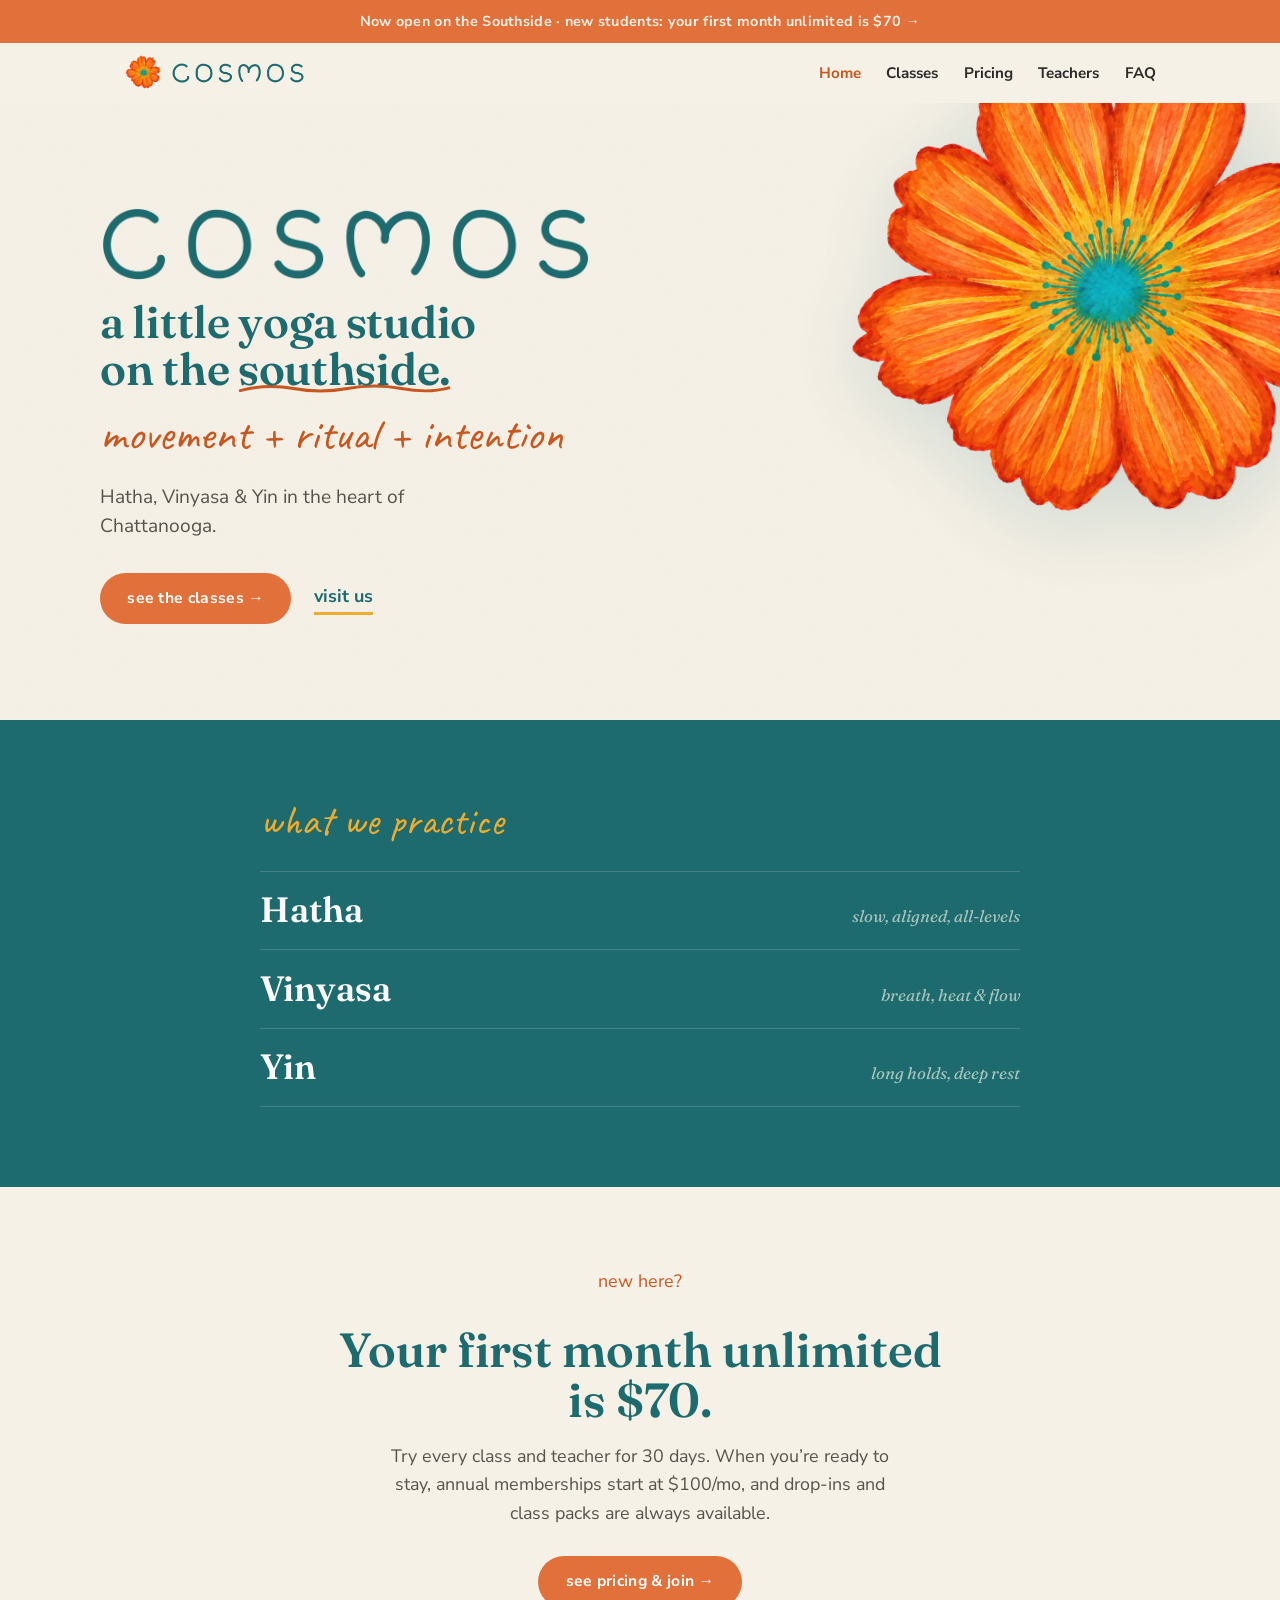
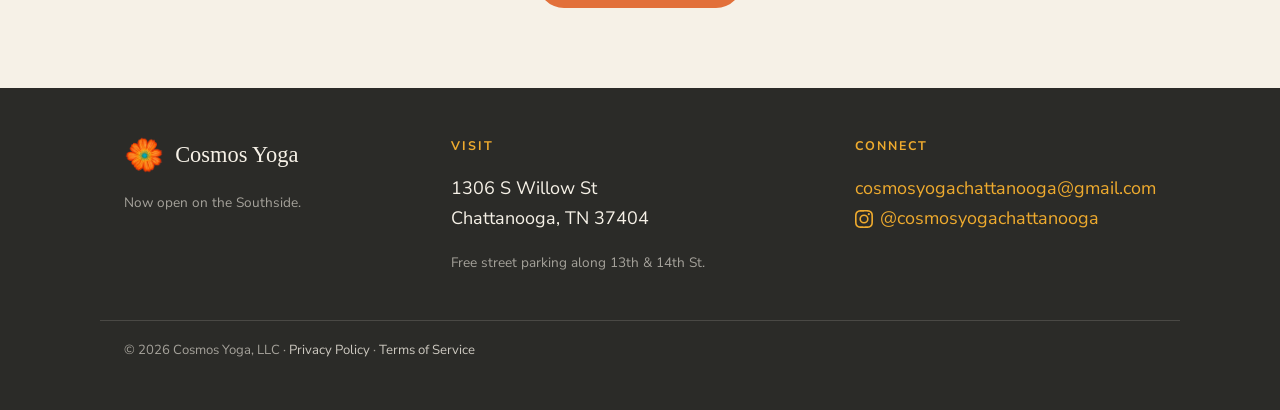
==== commit 3b268200: "Add FAQ page, link it in the nav and sitemap Co-Authored-By: Claude Fable 5.1 <noreply@anthropic.com" ====
--- a/index.html
+++ b/index.html
@@ -80,6 +80,7 @@
       <a href="classes.html">Classes</a>
       <a href="pricing.html">Pricing</a>
       <a href="teachers.html">Teachers</a>
+      <a href="faq.html">FAQ</a>
     </div>
   </nav>
 </header>
--- a/assets/style.css
+++ b/assets/style.css
@@ -347,3 +347,20 @@
 .legal p, .legal li { font-size: 1.02rem; line-height: 1.7; }
 .legal ul { padding-left: 1.3rem; } .legal li { margin: .5rem 0; }
 .legal .muted { color: var(--ink-soft); font-size: .9rem; margin-top: -1rem; }
+
+/* ===== FAQ page ===== */
+.faq h2 { font-size: clamp(1.5rem, 3vw, 1.9rem); color: var(--teal-deep); margin: 2.6rem 0 .8rem; }
+.faq h2:first-child { margin-top: 0; }
+.faq-group { border-top: 1px solid rgba(29,107,110,.22); }
+.faq details { border-bottom: 1px solid rgba(29,107,110,.22); }
+.faq summary { cursor: pointer; list-style: none; display: flex; justify-content: space-between; align-items: baseline; gap: 1rem;
+  padding: 1rem .2rem; font-family: var(--sans); font-weight: 700; font-size: 1.08rem; color: var(--ink); }
+.faq summary::-webkit-details-marker { display: none; }
+.faq summary::after { content: "+"; flex: none; font-size: 1.5rem; line-height: 1; font-weight: 400; color: var(--terra-dk); }
+.faq details[open] summary::after { content: "\2212"; }
+.faq summary:hover { color: var(--teal-deep); }
+.faq details > p, .faq details > ul { margin: 0 .2rem 1rem; font-size: 1.02rem; line-height: 1.7; color: var(--ink-soft); }
+.faq details > ul { padding-left: 1.3rem; } .faq details li { margin: .35rem 0; }
+.faq details > :last-child { margin-bottom: 1.3rem; }
+.faq-more { margin-top: 2.6rem; text-align: center; font-size: 1.05rem; }
+
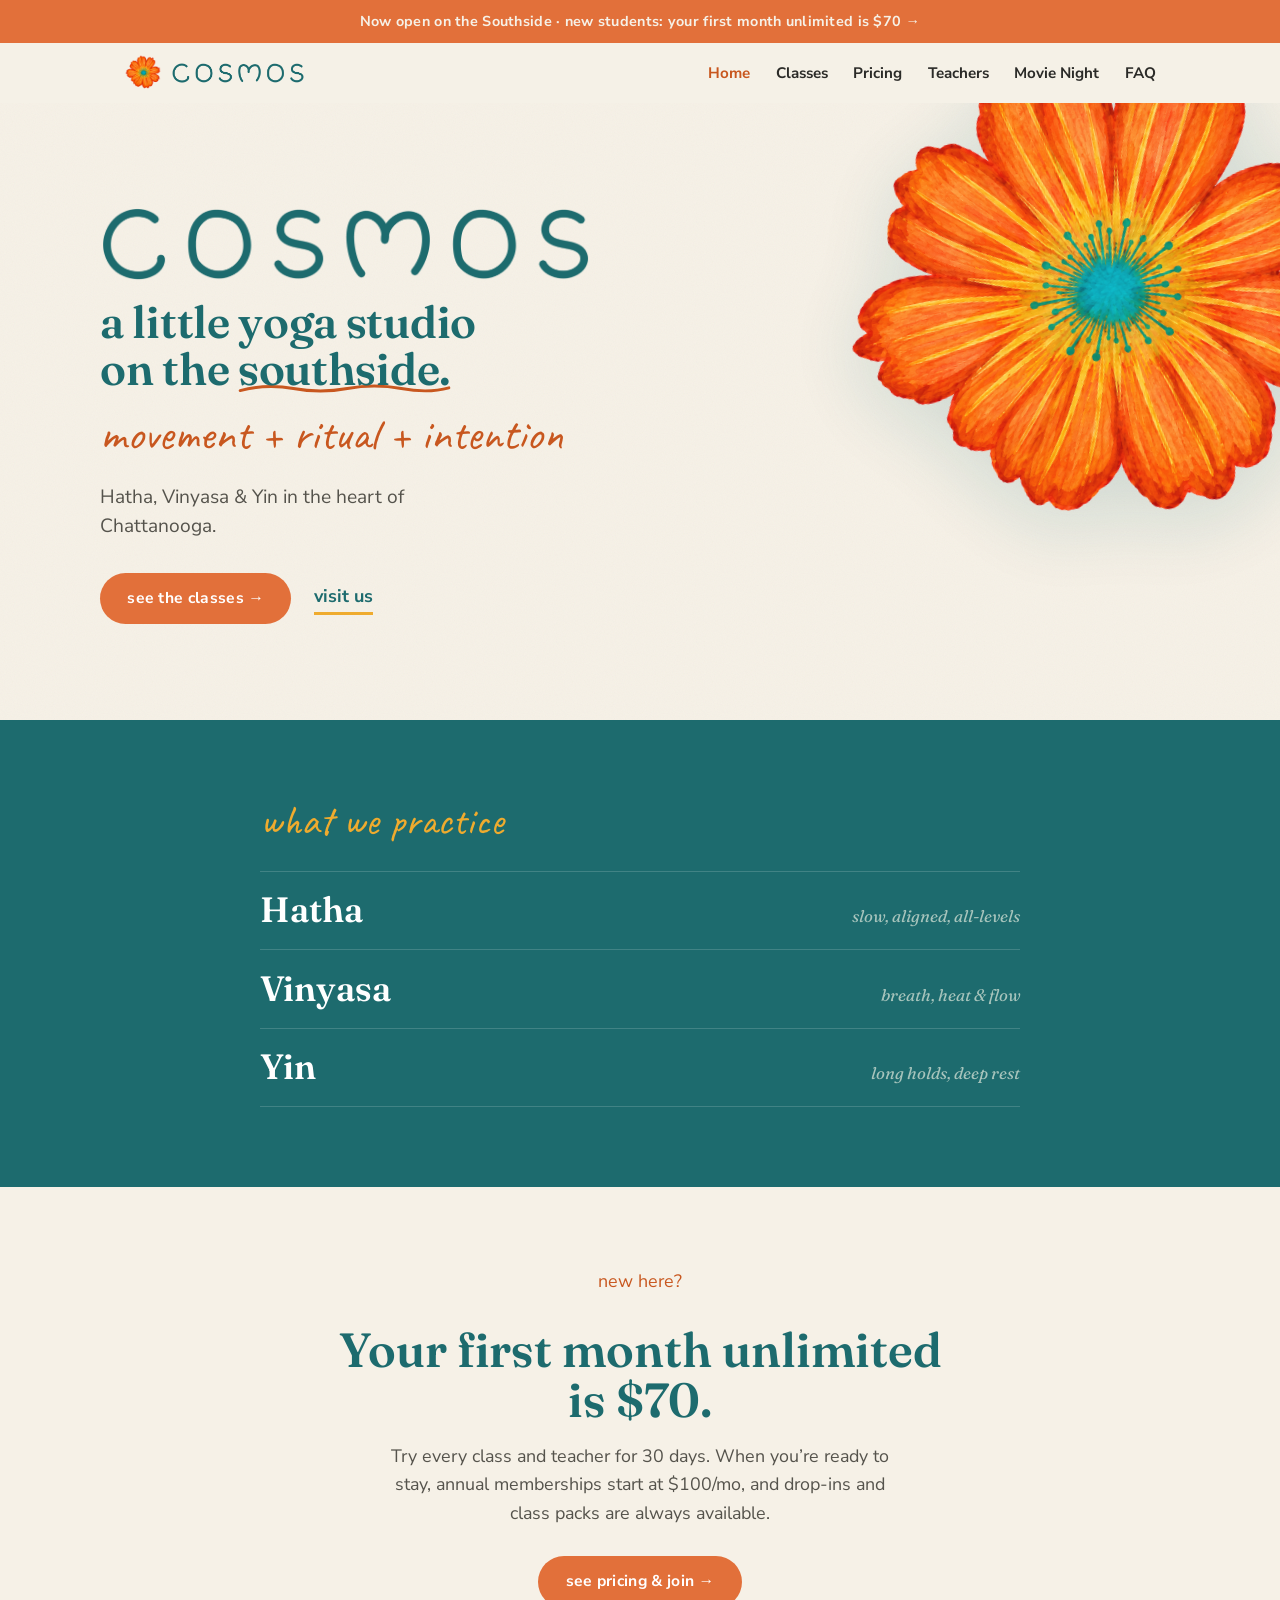
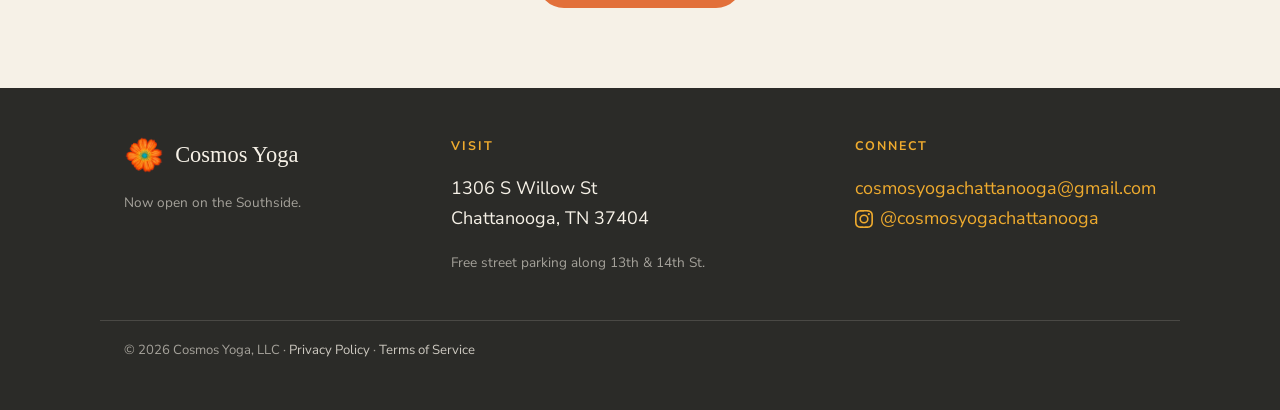
==== commit eb25e39c: "Add Movie Night page: featured night + past nights from assets/movie-nights.js, Save Your Seat to Mi" ====
--- a/index.html
+++ b/index.html
@@ -80,6 +80,7 @@
       <a href="classes.html">Classes</a>
       <a href="pricing.html">Pricing</a>
       <a href="teachers.html">Teachers</a>
+      <a href="movie-night.html">Movie Night</a>
       <a href="faq.html">FAQ</a>
     </div>
   </nav>
--- a/assets/style.css
+++ b/assets/style.css
@@ -177,6 +177,8 @@
 }
 @media (max-width: 560px) {
   body { font-size: 17px; }
+  .nav { flex-wrap: wrap; row-gap: .3rem; }
+  .nav-links { flex-wrap: wrap; justify-content: flex-end; gap: .25rem .85rem; }
   .teacher { grid-template-columns: 1fr; }
   .avatar { margin: 0 auto; }
   .teacher .center-sm { text-align: center; }
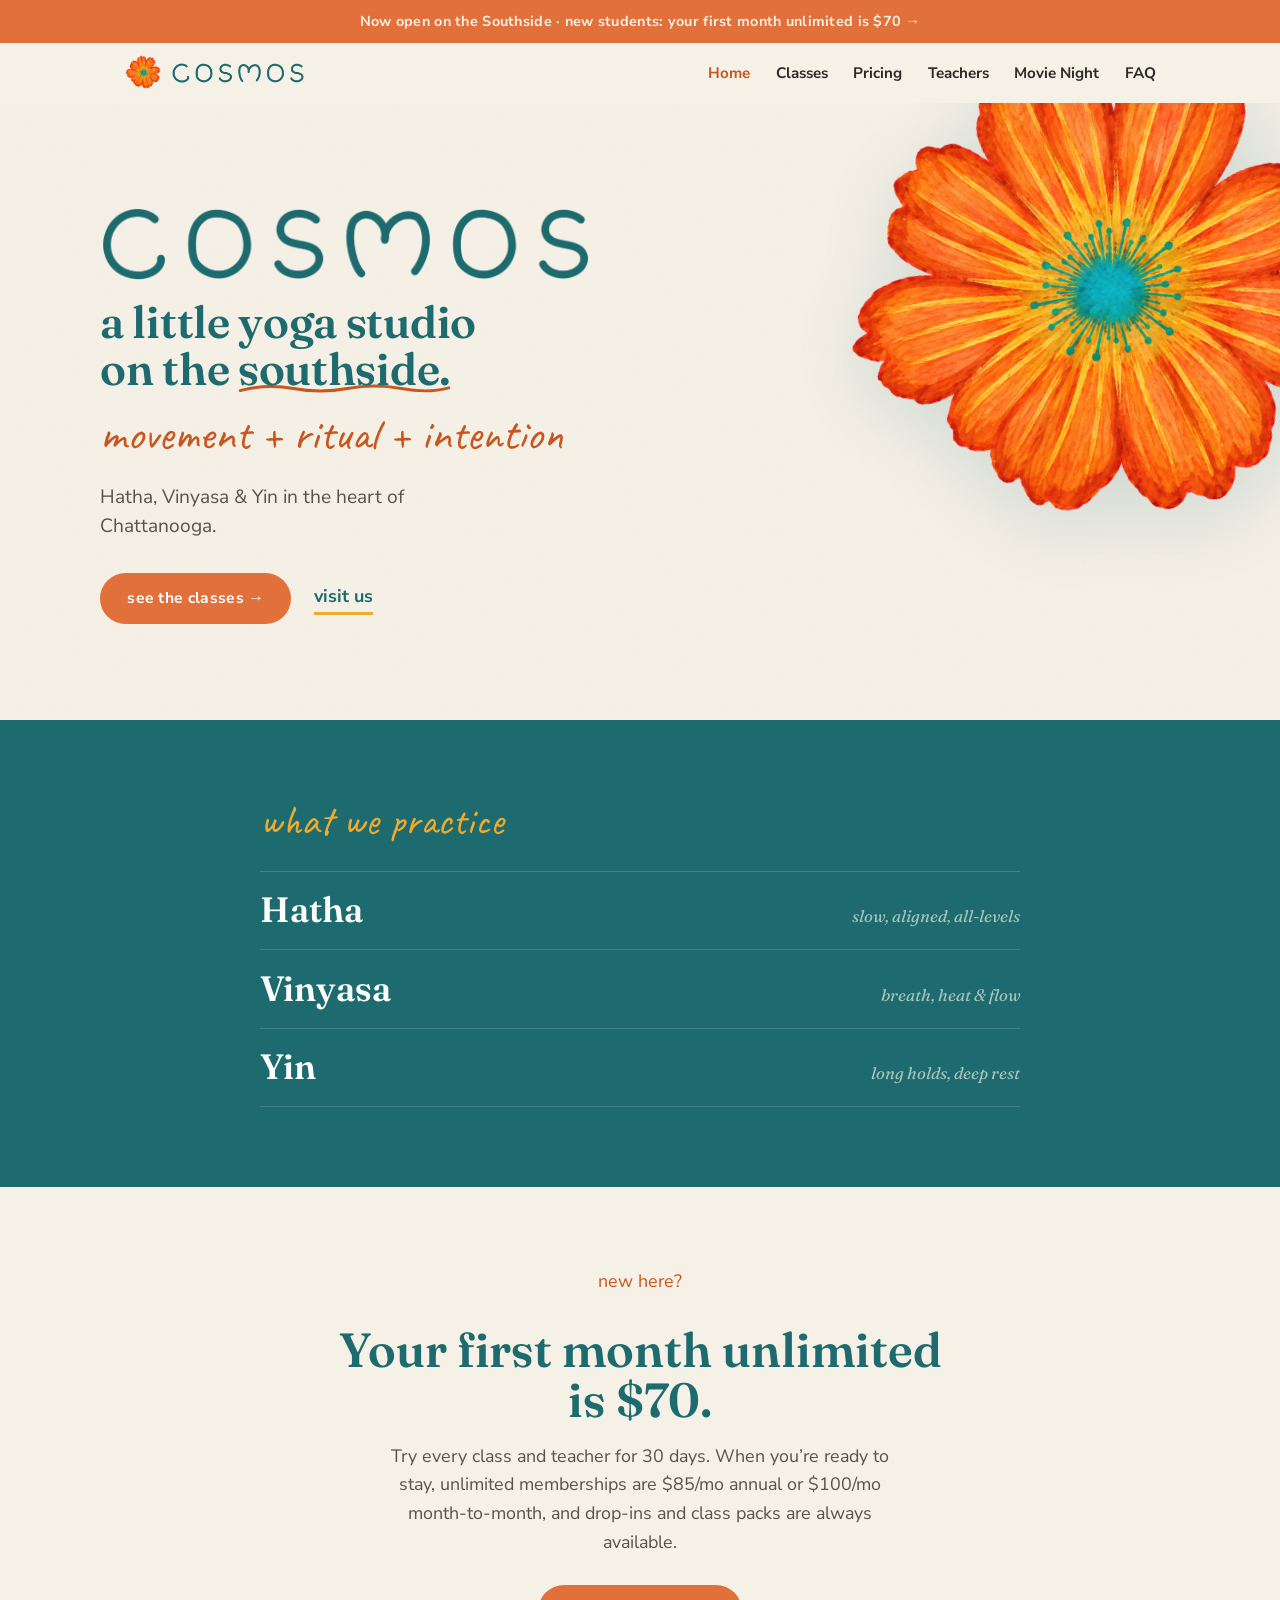
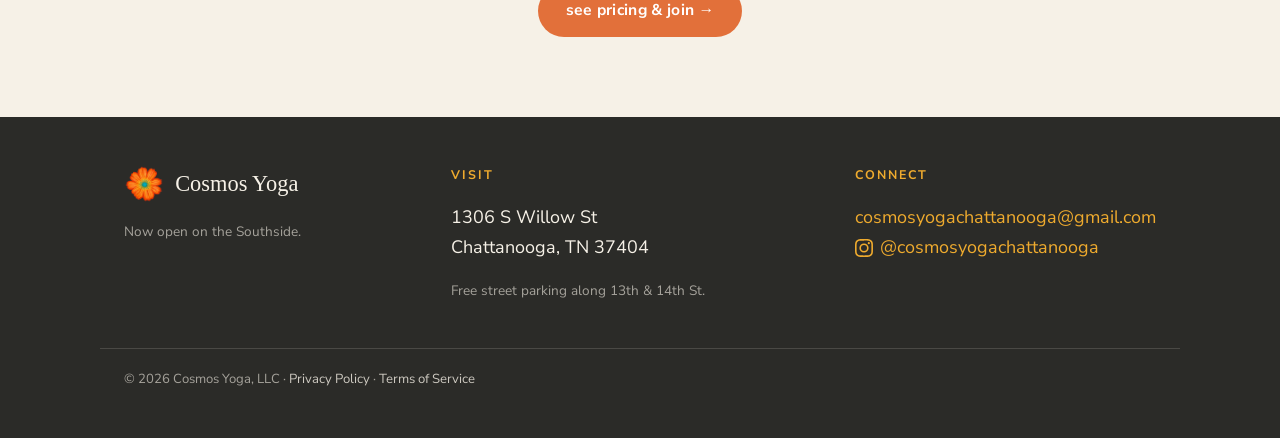
==== commit df8dee60: "Pricing: annual membership $85/mo (contract 100), month-to-month $100/mo (contract 102), couples ret" ====
--- a/index.html
+++ b/index.html
@@ -49,7 +49,7 @@
 <link rel="preconnect" href="https://fonts.googleapis.com">
 <link rel="preconnect" href="https://fonts.gstatic.com" crossorigin>
 <link href="https://fonts.googleapis.com/css2?family=Fraunces:ital,opsz,wght@0,9..144,500;0,9..144,600;1,9..144,500&family=Caveat:wght@600;700&family=Nunito+Sans:wght@400;600;700&display=swap" rel="stylesheet">
-<link rel="stylesheet" href="assets/style.css">
+<link rel="stylesheet" href="assets/style.css?v=20261111">
 <!-- Meta Pixel Code -->
 <script>
 !function(f,b,e,v,n,t,s)
@@ -113,8 +113,8 @@
   <div class="inner">
     <p class="zine-kicker">new here?</p>
     <h2>Your first month unlimited is $70.</h2>
-    <p>Try every class and teacher for 30 days. When you&rsquo;re ready to stay, annual memberships
-      start at $100/mo, and drop-ins and class packs are always available.</p>
+    <p>Try every class and teacher for 30 days. When you&rsquo;re ready to stay, unlimited memberships are
+      $85/mo annual or $100/mo month-to-month, and drop-ins and class packs are always available.</p>
     <a class="btn" href="pricing.html">see pricing &amp; join &rarr;</a>
   </div>
 </section>
--- a/assets/style.css
+++ b/assets/style.css
@@ -249,6 +249,8 @@
 
 /* ===== Pricing buy buttons (Mindbody pricing/contract widgets) ===== */
 .price .buy { margin-top: 1.1rem; display: flex; flex-wrap: wrap; gap: .6rem; }
+.price .opt + .opt { margin-top: 1.2rem; padding-top: 1.2rem; border-top: 1px solid var(--cream-dk); }
+.price .opt .amt { margin: 0; }
 .price .buy a, .price .pack-row a {
   display: inline-block; background: var(--terra); color: #fff !important;
   padding: .5rem 1.25rem; border-radius: 999px; font-weight: 700; font-size: .9rem;
